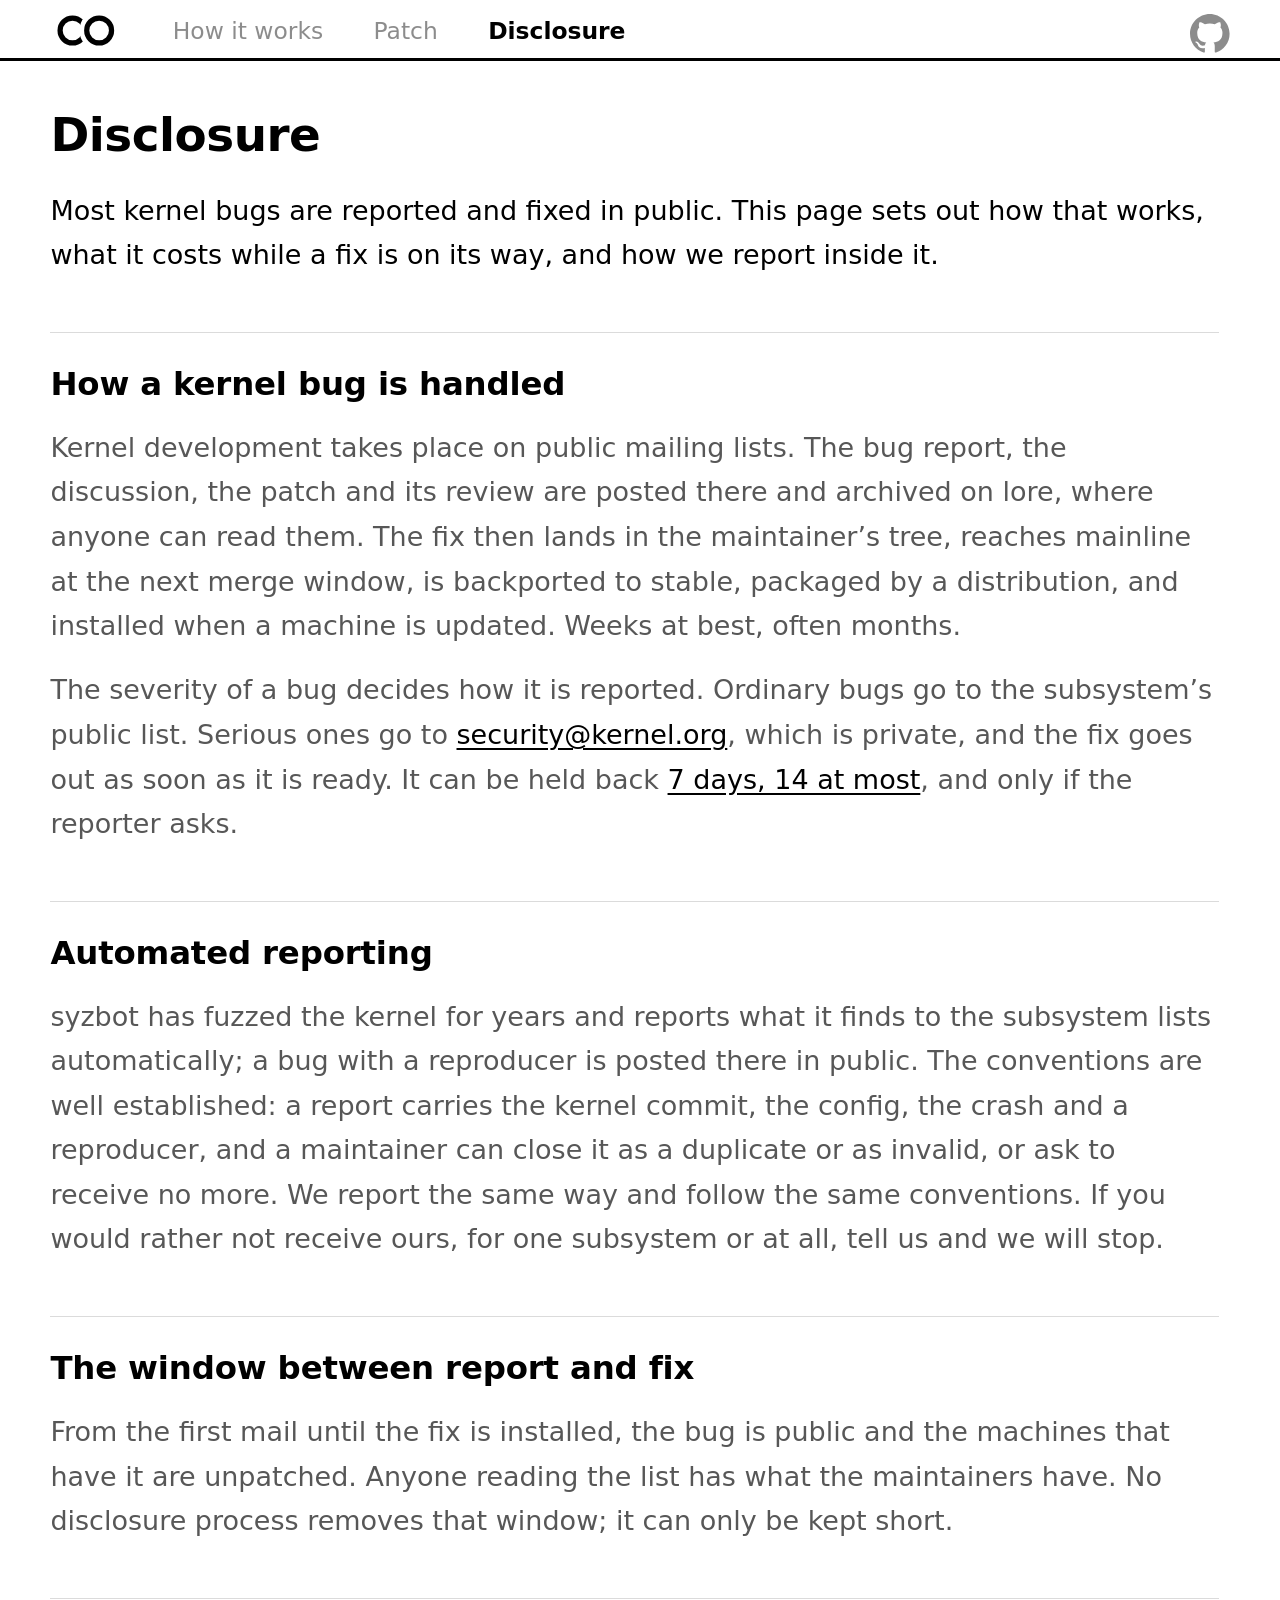
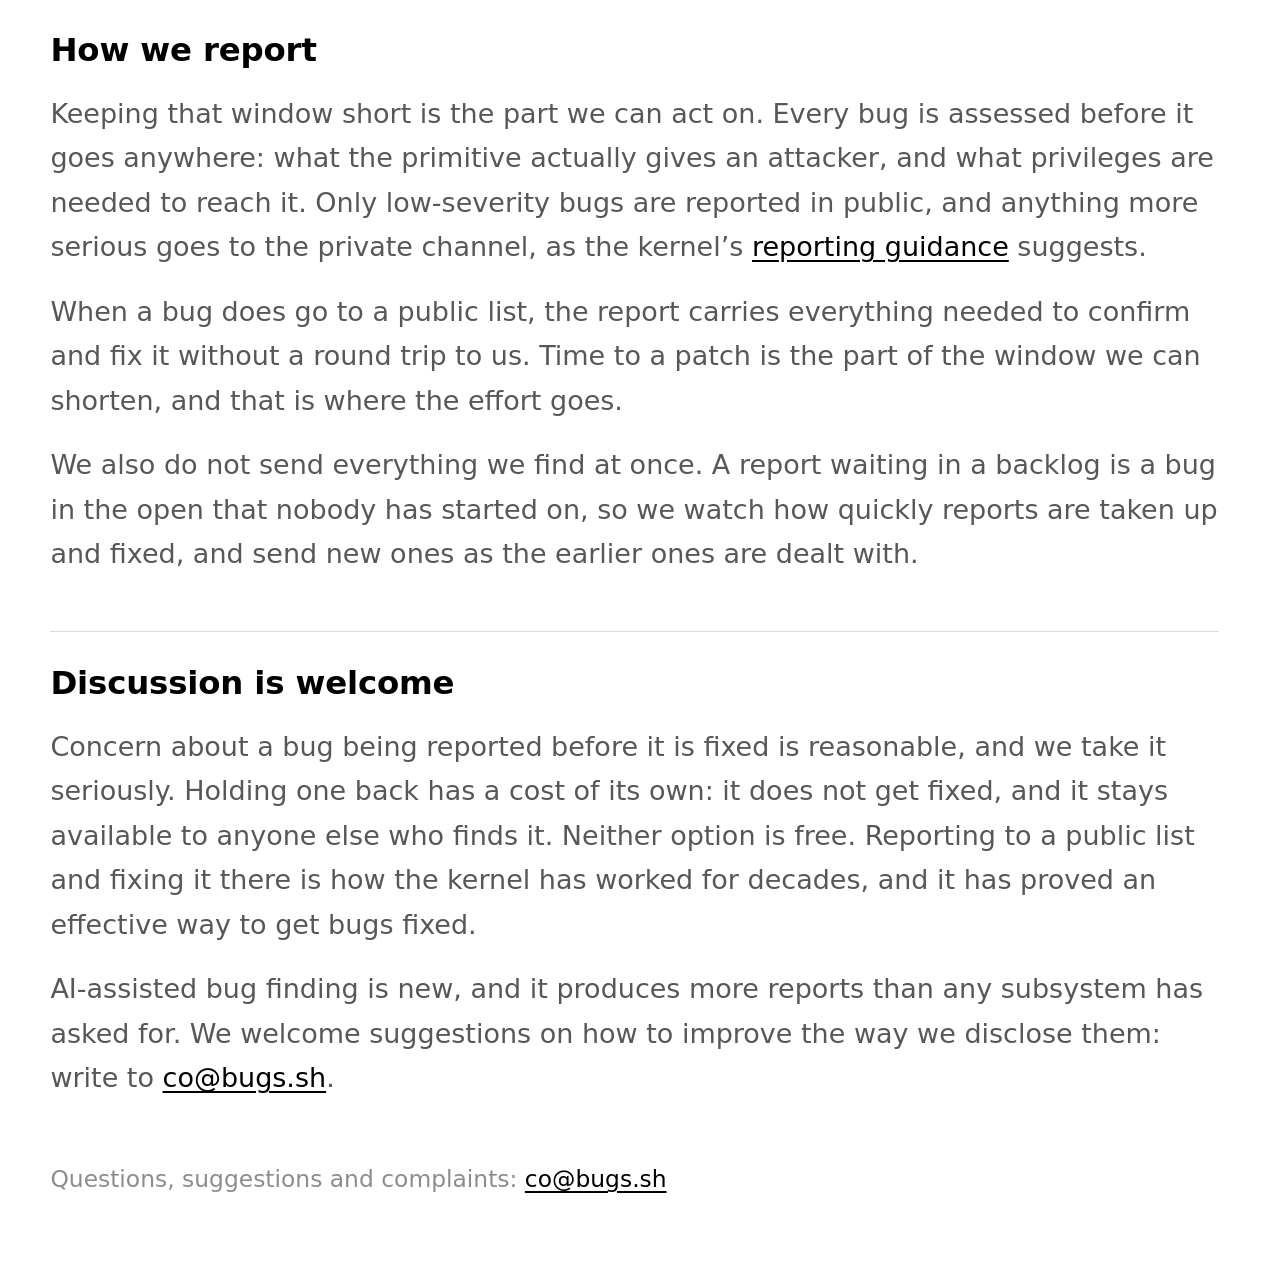
==== web/disclosure.html @ 1f07b29e "web: add a disclosure page The register's Disclosure card said we were working on a responsible way " ====
<!doctype html>
<html lang="en">
<meta charset="utf-8">
<meta name="viewport" content="width=device-width, initial-scale=1">
<title>Disclosure — Cedalion</title>
<link rel="icon" href="favicon.svg" type="image/svg+xml">
<link rel="stylesheet" href="style.css">

<div class="topbar">
  <div class="wrap">
    <a class="brand" href="."><img src="logo-light.svg" alt="Cedalion"></a>
    <a class="page" href="reporting.html">How it works</a>
    <a class="page" href="patch.html">Patch</a>
    <a class="page" href="disclosure.html" aria-current="page">Disclosure</a>
    <a class="gh" href="https://github.com/n132/cedalion"
       target="_blank" rel="noopener" aria-label="Cedalion on GitHub">
      <svg viewBox="0 0 16 16" aria-hidden="true"><path d="M8 0C3.58 0 0 3.58 0 8c0 3.54 2.29 6.53 5.47 7.59.4.07.55-.17.55-.38 0-.19-.01-.82-.01-1.49-2.01.37-2.53-.49-2.69-.94-.09-.23-.48-.94-.82-1.13-.28-.15-.68-.52-.01-.53.63-.01 1.08.58 1.23.82.72 1.21 1.87.87 2.33.66.07-.52.28-.87.51-1.07-1.78-.2-3.64-.89-3.64-3.95 0-.87.31-1.59.82-2.15-.08-.2-.36-1.02.08-2.12 0 0 .67-.21 2.2.82a7.65 7.65 0 0 1 2-.27c.68 0 1.36.09 2 .27 1.53-1.04 2.2-.82 2.2-.82.44 1.1.16 1.92.08 2.12.51.56.82 1.27.82 2.15 0 3.07-1.87 3.75-3.65 3.95.29.25.54.73.54 1.48 0 1.07-.01 1.93-.01 2.2 0 .21.15.46.55.38A8.01 8.01 0 0 0 16 8c0-4.42-3.58-8-8-8Z"/></svg>
    </a>
  </div>
</div>

<div class="wrap">
  <article class="doc">

    <h1>Disclosure</h1>
    <!-- The order is deliberate: what the ordinary process is, that automated
         reporting already works this way, what the window costs, and only
         then what we do inside it. A reader with no background should be able
         to judge us without taking any of it on trust. -->
    <p class="standfirst">
      Most kernel bugs are reported and fixed in public. This page sets out how
      that works, what it costs while a fix is on its way, and how we report
      inside it.
    </p>

    <h2>How a kernel bug is handled</h2>
    <p>
      Kernel development takes place on public mailing lists. The bug report,
      the discussion, the patch and its review are posted there and archived on
      lore, where anyone can read them. The fix then lands in the
      maintainer&rsquo;s tree, reaches mainline at the next merge window, is
      backported to stable, packaged by a distribution, and installed when a
      machine is updated. Weeks at best, often months.
    </p>
    <p>
      The severity of a bug decides how it is reported. Ordinary bugs go to the
      subsystem&rsquo;s public list. Serious ones go to
      <a href="mailto:security@kernel.org">security@kernel.org</a>, which is
      private, and the fix goes out as soon as it is ready. It can be held back
      <a href="https://docs.kernel.org/process/security-bugs.html">7 days, 14 at
      most</a>, and only if the reporter asks.
    </p>

    <h2>Automated reporting</h2>
    <p>
      syzbot has fuzzed the kernel for years and reports what it finds to the
      subsystem lists automatically; a bug with a reproducer is posted there in
      public. The conventions are well established: a report carries the kernel
      commit, the config, the crash and a reproducer, and a maintainer can
      close it as a duplicate or as invalid, or ask to receive no more. We
      report the same way and follow the same conventions. If you would rather
      not receive ours, for one subsystem or at all, tell us and we will stop.
    </p>

    <h2>The window between report and fix</h2>
    <p>
      From the first mail until the fix is installed, the bug is public and the
      machines that have it are unpatched. Anyone reading the list has what the
      maintainers have. No disclosure process removes that window; it can only
      be kept short.
    </p>

    <h2>How we report</h2>
    <p>
      Keeping that window short is the part we can act on. Every bug is
      assessed before it goes anywhere: what the primitive actually gives an
      attacker, and what privileges are needed to reach it. Only low-severity
      bugs are reported in public, and anything more serious goes to the
      private channel, as the kernel&rsquo;s
      <a href="https://docs.kernel.org/process/security-bugs.html">reporting
      guidance</a> suggests.
    </p>
    <p>
      When a bug does go to a public list, the report carries everything needed
      to confirm and fix it without a round trip to us. Time to a patch is the
      part of the window we can shorten, and that is where the effort goes.
    </p>
    <p>
      We also do not send everything we find at once. A report waiting in a
      backlog is a bug in the open that nobody has started on, so we watch how
      quickly reports are taken up and fixed, and send new ones as the earlier
      ones are dealt with.
    </p>

    <h2>Discussion is welcome</h2>
    <p>
      Concern about a bug being reported before it is fixed is reasonable, and
      we take it seriously. Holding one back has a cost of its own: it does not
      get fixed, and it stays available to anyone else who finds it. Neither
      option is free. Reporting to a public list and fixing it there is how the
      kernel has worked for decades, and it has proved an effective way to get
      bugs fixed.
    </p>
    <p>
      AI-assisted bug finding is new, and it produces more reports than any
      subsystem has asked for. We welcome suggestions on how to improve the way
      we disclose them: write to <a href="mailto:co@bugs.sh">co@bugs.sh</a>.
    </p>

  </article>

  <footer>
    Questions, suggestions and complaints:
    <a href="mailto:co@bugs.sh">co@bugs.sh</a>
  </footer>
</div>
---- web/style.css ----
/* White page, black content — always. color-scheme is pinned to light so the
   browser does not restyle native controls when the OS is in dark mode, and
   there is deliberately no prefers-color-scheme block. Every value is black or
   white, varied only by opacity. */
:root {
  color-scheme: light;
  --surface:   #ffffff;
  --surface-2: rgba(0, 0, 0, .035);
  --line:      rgba(0, 0, 0, .14);
  --line-soft: rgba(0, 0, 0, .07);
  --text:      #000000;
  --text-2:    rgba(0, 0, 0, .66);
  --text-3:    rgba(0, 0, 0, .45);
  /* The light falls in at the top edge of anything set into the page. Two
     depths: the deep one for the boxes that hold a page's worth of content,
     the shallow one for a single control or block, which a full-strength
     shadow would swallow. Both are black at low opacity, like everything
     else here. */
  --sunk:      inset 0 2px 5px rgba(0, 0, 0, .075);
  --sunk-soft: inset 0 1px 3px rgba(0, 0, 0, .06);
  /* The scale the page arrives at. Every size here is in px, so one factor on
     the body is what moves all of them together — type, padding, rules and the
     table's own height — rather than a second set of numbers to keep in step.
     1.8 is what .9 came to when read at the browser's 200%: the size the page
     was being used at, made the size it is served at, so nobody has to reach
     for the zoom to get there. The reader's own zoom still multiplies on top,
     so it remains theirs to change. */
  --zoom: 1.8;
}

* { box-sizing: border-box; }
html { scroll-behavior: smooth; }
/* The system sans, everywhere. Times read like prose on a page of hashes and
   counts, and a display serif in the header pulled the eye to two signposts
   instead of to the register they point at. */
body {
  zoom: var(--zoom);
  margin: 0; background: var(--surface); color: var(--text);
  font: 15px/1.65 ui-sans-serif, system-ui, -apple-system, "Segoe UI", Roboto, sans-serif;
  -webkit-font-smoothing: antialiased;
}
/* The full window, with gutters — no max-width. The 1440px cap left a wide
   screen with a band of empty page down both sides while the register itself
   was still scrolling sideways. The running text keeps its own measure
   (.sub caps at ~68ch) regardless, so what the width goes to is the table and
   the tiles, never the prose. */
.wrap { margin: 0 auto; padding: 0 28px; }

/* A real rule, not a hairline divider — it is the line the header stands on,
   the way n132.github.io sets its 2px black one across the full width. */
.topbar {
  position: sticky; top: 0; z-index: 20;
  background: var(--surface); border-bottom: 2px solid var(--text);
}
/* One flat line across the top: mark at the left edge, links running on from
   it. Centring huddled the two together in the middle and left the full width
   of the bar empty on both sides. Both are bottom-aligned with only a few px
   of clearance, so they read as resting on the rule rather than floating
   somewhere above it. */
.topbar .wrap {
  display: flex; align-items: flex-end;
  gap: 10px; height: 32px; padding-bottom: 2px;
}
.brand { display: inline-flex; align-items: center; }
/* logo-light.svg, not logo.svg. The mark cannot be made transparent — the
   circle that opens the C is an opaque fill rather than a cut — so it carries a
   plate in whichever colour its background is. The light twin's plate is white
   and disappears here; the black original would sit on the page as a box. */
.brand img { display: block; height: 26px; width: auto; }

/* What the register is, in one line, where the nav used to be. Bottom-aligned
   on the rule with the mark, and the line box collapsed onto the glyphs: the
   body's 1.65 leaves several px of empty space under the letters, inside the
   span's own box, which no padding on the bar can reach.

   It shrinks and ellipses rather than hiding at a breakpoint. The page is
   served zoomed, so a media query would have to be written against the window
   in real pixels while everything it governs is measured in zoomed ones, and
   the two drift apart the moment --zoom changes. Letting flex do it needs no
   number at all. */
/* The mark at the right end of the bar, standing on the rule with the logo.
   margin-left: auto is what pushes it there now that there is no tag between
   the two to carry that margin instead. Grey until it is pointed at, like
   everything else here that can be clicked — it is a way out of the page, not
   a thing to be read on the way in. Sized up from 17px so it reads as the
   one thing in the bar worth pressing, not a footnote beside the logo. */
.gh { display: inline-flex; margin-left: auto; color: var(--text-3); }
.gh:hover { color: var(--text); }
.gh svg { display: block; width: 22px; height: 22px; fill: currentColor; }

/* The box the page is set into: a tinted, ruled frame with the light falling in
   at its top edge, and whatever it holds recessed inside it keeping the page's
   white. */
.well {
  padding: 10px;
  background: var(--surface-2);
  border: 1px solid var(--text); border-radius: 5px;
  box-shadow: var(--sunk);
}

/* One section, holding the register, so the padding is set once here rather
   than as a generic 52px with the one exception overriding it. It sits close at
   both ends: there is no heading above it to leave room for and nothing below
   it but the extraction date, and the clearance those two used to need was a
   band of empty page around the only thing on the page. */
section { padding: 16px 0 18px; border-bottom: 1px solid var(--line); }

/* The three views, as plain text rather than a boxed control: the one you are
   on is in ink, the others are grey. */
/* Views and filter share one row — two controls of the same table, and the
   filter box on its own line was a band of empty page. */
.toolbar {
  display: flex; align-items: center; gap: 24px;
  flex-wrap: wrap; margin-bottom: 14px;
}
/* The field, the glyph that names it and the key that reaches it, as one box.
   Pushed to the right so its edge lines up with the table's, at a fixed size
   rather than half the row: now that the page runs the full window, half of it
   was a search field a metre wide. */
.search {
  position: relative; display: flex; align-items: center;
  margin-left: auto; flex: 0 1 440px;
}
/* Room at both ends for what sits inside the field. */
.search input[type=search] { flex: 1 1 auto; padding: 7px 34px 7px 31px; }
.search .glyph {
  position: absolute; left: 10px; width: 14px; height: 14px;
  color: var(--text-3); pointer-events: none;   /* the click belongs to the field */
  fill: none; stroke: currentColor; stroke-width: 1.7; stroke-linecap: round;
}
.search:focus-within .glyph { color: var(--text); }
/* The shortcut, shown only while it is still the thing to do — with the field
   focused or holding a filter, pressing / would type a slash. */
.search kbd {
  position: absolute; right: 9px; pointer-events: none;
  font: inherit; font-size: 11px; line-height: 1; color: var(--text-3);
  padding: 3px 6px; border: 1px solid var(--line); border-radius: 3px;
  background: var(--surface);
}
.search:focus-within kbd, .search:has(input:not(:placeholder-shown)) kbd { display: none; }
/* The clear button a search field carries, redrawn in the page's ink instead of
   the platform's grey — the only mark on this page the browser chose. */
.search input[type=search]::-webkit-search-cancel-button {
  -webkit-appearance: none; appearance: none;
  width: 12px; height: 12px; cursor: pointer;
  background: currentColor; color: var(--text-3);
  -webkit-mask: url("data:image/svg+xml,%3Csvg xmlns='http://www.w3.org/2000/svg' viewBox='0 0 16 16'%3E%3Cpath d='M4 4l8 8M12 4l-8 8' stroke='%23000' stroke-width='2.2' stroke-linecap='round'/%3E%3C/svg%3E") center / contain no-repeat;
}
.search input[type=search]::-webkit-search-cancel-button:hover { color: var(--text); }
/* The sort control belongs to the card view — a wide screen sorts by clicking
   a column head, and a second control saying the same thing would only be a
   second place to look. The phone block below turns it on. */
.sort { display: none; align-items: center; gap: 6px; }
.tabs { display: flex; flex-wrap: wrap; gap: 24px; }
.tabs button {
  appearance: none; border: 0; background: none; padding: 0;
  font: inherit; font-size: 14px; color: var(--text-3);
  cursor: pointer; white-space: nowrap;
}
.tabs button:hover { color: var(--text); }
.tabs button.on { color: var(--text); font-weight: 600; }
.tabs .n { font-variant-numeric: tabular-nums; opacity: .55; margin-left: 6px; font-weight: 400; }

.controls { display: flex; flex-wrap: wrap; gap: 10px; margin-bottom: 16px; }
/* Inputs do not inherit the page face by default, so the box would have stayed
   on the browser's sans while everything around it moved to Times. */
/* A field is a thing you put something into, so it is sunk like the boxes are:
   tinted, hairline-ruled, with the same light at its top edge. */
input[type=search] {
  flex: 1 1 260px; padding: 10px 13px; border: 1px solid var(--line);
  border-radius: 4px; background: var(--surface-2); color: var(--text);
  box-shadow: var(--sunk-soft);
  font-family: inherit; font-size: 14px;
}
input[type=search]::placeholder { color: var(--text-3); }
/* Focused, the well fills with white and the black rule comes back — the field
   is the one place on the page you are working, so it stops being recessed. */
input[type=search]:focus {
  background: var(--surface); box-shadow: none;
  outline: 2px solid var(--text); outline-offset: -2px;
}
/* A ledger, not a spreadsheet: a solid black header, ruled columns and banded
   rows give the table structure using nothing but ink and paper. */
/* The table scrolls inside its own box rather than running the page down. With
   1,400 rows the page scrollbar was the table's scrollbar, and the header and
   the search box left the screen the moment you started reading. This is the
   box that scrolls — the well around it does not — so the sticky header pins to
   the top of the table and the tint stays where it was put. */
/* Tall enough to fill the window and no taller: 70vh left the footer below the
   fold on most screens, so the line saying when the data was extracted was
   something you had to go looking for. The subtraction is everything else on
   the page — bar, toolbar, the well's own padding, the rule and the footer — so
   the table ends where the footer begins. The floor keeps it a table rather
   than a slot on a short window; there the page scrolls, as it should. */
.tablescroll {
  /* Divided by the zoom because a viewport unit inside a zoomed box is scaled
     with everything else: at .9 a plain 100vh reaches nine tenths of the window
     and leaves a tenth of it blank under the footer. The 220px is not divided —
     the chrome it stands for is zoomed too, so it is already in these units. */
  overflow: auto; max-height: max(300px, calc(100vh / var(--zoom) - 220px));
  background: var(--surface);
  border: 1px solid var(--line); border-radius: 3px;
  overscroll-behavior: contain;   /* reaching the end does not then scroll the page */
}
table { border-collapse: collapse; width: 100%; min-width: 760px; }
/* height on a table cell is a floor, not a fixed size -- a taller cell still
   grows the row, but every row is at least this tall regardless of which
   content happens to fill it. Without it, a row's height tracked whichever
   inline element was tallest: a.ext (real config/poc links, ~38px) versus
   .pending (a deliberately smaller chip, ~33px) versus a.ext.trunc (the
   sanitizer name, ~45.5px) -- so a Processing row (mostly real links) and a
   Vulnerable row (mostly pending) measured a full pixel apart even with
   identical column widths. */
th, td { text-align: left; padding: 10px 14px; white-space: nowrap; height: 46px; }
/* Sticky, and now correctly so. A sticky header positions against its nearest
   scroll container, which is what broke this before — the outer box scrolled, so
   `top: 56px` (aimed at clearing the page's top bar) parked the header 56px
   down INSIDE the table. Now that the box is deliberately the thing that
   scrolls, `top: 0` pins the header to the top of that box, which is exactly
   where it belongs. The background is opaque, so rows pass behind it cleanly. */
thead th {
  position: sticky; top: 0; z-index: 1;
  background: var(--text); color: var(--surface);
  font-size: 11px; text-transform: uppercase; letter-spacing: .1em;
  font-weight: 620; cursor: pointer; user-select: none;
}
thead th + th { box-shadow: inset 1px 0 0 rgba(255, 255, 255, .22); }
thead th:hover { background: #1c1c1c; }
/* A column that cannot be ordered does not pretend it can be. */
thead th.fixed, thead th.fixed:hover { cursor: default; background: var(--text); }
tbody td + td { box-shadow: inset 1px 0 0 var(--line-soft); }
/* Banding comes from a class the renderer sets, not from :nth-child(even). A
   Processing row is followed by the row holding its diff, and that row must not
   take a turn in the stripe — counted, it shaded everything below the first
   patch the wrong way. */
tbody tr.alt { background: rgba(0, 0, 0, .028); }
tbody tr:hover { background: rgba(0, 0, 0, .085); }
tbody tr:hover td.idx { box-shadow: inset 3px 0 0 var(--text); }
th.idx, td.idx {
  color: var(--text-3); text-align: right; width: 1%;
  font-variant-numeric: tabular-nums; font-size: 12px;
}
/* min-width on the cell itself does not survive auto table layout once the
   actual content is narrower -- the same thing that made the sanitizer fix
   above land on the badge rather than the <th>. So the floor sits on the
   number itself: 4ch (a digit's own width; tabular-nums above makes every
   digit the same one) covers every count this register has today. Without
   it the column shrinks to however many digits the CURRENT view's row count
   needs -- 40 Processing rows fits in 2, 1,270 Vulnerable needs 4 -- which is
   exactly the per-view drift the rest of this file has been removing. */
.idxnum { display: inline-block; min-width: 4ch; }
td.mono {
  font-family: ui-monospace, SFMono-Regular, Menlo, Consolas, monospace;
  font-size: 12.5px; letter-spacing: -.01em;
}
tbody td:nth-child(2) { font-weight: 600; }
/* A patch title is a sentence, so this column wraps instead of forcing the
   table into a horizontal scroll — and now that the table runs the full window,
   it is also the column that takes the slack. A table at 100% otherwise shares
   the extra width out among every column in proportion, which puts a gap after
   each value and reads as a spreadsheet with the data spilled across it. One
   column absorbing it keeps the rest packed left, and a sentence is the thing
   that actually benefits from the room. */
td.desc { white-space: normal; min-width: 26em; width: 100%; }
/* Vulnerable and Processing carry no title, so on both the slack collects in
   the last column and the values stay together at the left where they can be
   read across. One rule for both -- they are the same table with a different
   filter applied, not two tables that happen to agree today. */
table:is([data-view=vulnerable], [data-view=processing]) th:last-child,
table:is([data-view=vulnerable], [data-view=processing]) td:last-child { width: 100%; }
a.ext { color: var(--text); text-decoration: none; border-bottom: 1px solid var(--line); }
a.ext:hover { border-bottom-color: var(--text); }

/* The sanitizer column's report-fallback link (a bug's own name, which can run
   long) capped rather than left to stretch the row -- inline-block is what
   makes max-width/ellipsis apply to an inline element at all. Kept narrow
   enough that a bug name does not push the table past 100% zoom on an
   ordinary window into a horizontal scroll the other six columns did not need. */
a.ext.trunc {
  display: inline-block; max-width: 14em; overflow: hidden;
  text-overflow: ellipsis; white-space: nowrap; vertical-align: bottom;
}

/* Auto table layout sizes a column to its widest cell, and this column's
   content varies more than any other's: "pending" on nearly every Vulnerable
   row versus a name up to the trunc cap above on most Processing rows. Left
   alone, the column measured ~160px narrower on Vulnerable than on
   Processing -- same table, same code, different width only because the
   data differs. A width set on the <th> itself does not survive auto layout
   once real content is wider or narrower than it in the rows below, so the
   fix has to sit on the one thing every row in this column actually has: the
   pending badge. Giving IT the same floor as the trunc cap converges both
   views on the same natural column width regardless of which is showing. */
td[data-label="sanitizer report"] .pending { min-width: 20em; }

/* The handle that opens a diff. Set as a word on a rule rather than a filled
   button: it sits in a table of links and hashes, and a chrome button in one
   cell would be the loudest thing in the view. */
button.disc {
  appearance: none; border: 0; background: none; padding: 0;
  font: inherit; font-size: 13px; color: var(--text);
  border-bottom: 1px solid var(--line); cursor: pointer;
}
button.disc:hover { border-bottom-color: var(--text); }

/* The diff itself, in a row of its own spanning the table. It scrolls inside
   its own box: a kernel patch is narrow but the odd line is long, and one of
   them must not put the whole table into a horizontal scroll. */
tr.patchrow td { padding: 0 14px 14px; background: var(--surface); }
tr.patchrow:hover { background: none; }
/* Recessed into its row the way the table is recessed into the page — the same
   hairline rule and the same light at the top edge as the box the table itself
   sits in. It keeps the page's white behind the lines: the +/- tints are the
   point of a diff and they need paper under them. */
.diff {
  margin: 0; max-height: 60vh; overflow: auto; padding: 12px 0;
  background: var(--surface);
  border: 1px solid var(--line); border-radius: 3px;
  box-shadow: var(--sunk-soft);
  font-family: ui-monospace, SFMono-Regular, Menlo, Consolas, monospace;
  font-size: 12.5px; line-height: 1.5; white-space: pre; tab-size: 8;
}
/* Every line is its own block so the tint runs the full width of the box, and
   each carries its own newline so a blank line still takes up a line.
   max-content over min-width is what carries the tint past the right edge on a
   long line: a plain block stops at the visible box, so scrolling sideways ran
   off the end of the colour. */
.diff span { display: block; width: max-content; min-width: 100%; padding: 0 14px; }
.d-meta { color: var(--text-3); }
.d-hunk { color: var(--text-2); background: var(--surface-2); }
.d-add  { background: #e4f3e8; }   /* the same two tints as the CVSS bands, so */
.d-del  { background: #f9d7d7; }   /* the page keeps to one set of colours */

/* CVSS severity, in the standard bands. The page is otherwise black on white;
   these are the lightest tints that still separate at a glance, and the score
   itself stays black so the colour is a cue and not the message. */
.sev {
  display: inline-block; padding: 1px 8px; border-radius: 3px;
  font-variant-numeric: tabular-nums; font-weight: 600;
}
.sev-low      { background: #e4f3e8; }   /* 0.1–3.9 */
.sev-medium   { background: #fbf1cd; }   /* 4.0–6.9 */
.sev-high     { background: #fbe0cd; }   /* 7.0–8.9 */
.sev-critical { background: #f9d7d7; }   /* 9.0–10  */

/* A column whose answer is the same for every row in the view — a promise
   rather than data. Set as an outlined chip so it does not read as a value that
   happens to say "pending", and in the page's grey so it does not outrank the
   identifiers beside it. Same grammar as the CVSS chips, without the tint:
   there is no band to signal. */
.pending {
  display: inline-block; padding: 0 7px;
  border: 1px solid var(--line); border-radius: 3px;
  font-size: 10.5px; font-weight: 620; letter-spacing: .07em;
  text-transform: uppercase; color: var(--text-3);
}
.none { color: var(--text-3); }
.copy { cursor: pointer; border-bottom: 1px dotted transparent; }
.copy:hover { border-bottom-color: var(--text-3); }
/* The moment after a click, so a copy that worked can be told from one that
   did not. The same two colours turned over rather than a third one, and the
   ring stands in for padding the inline box cannot have — both it and the
   background are outside the layout, so nothing on the row moves. */
.copy.copied {
  background: var(--text); color: var(--surface);
  border-bottom-color: transparent; border-radius: 2px;
  box-shadow: 0 0 0 2px var(--text);
}
.empty { padding: 34px 14px; color: var(--text-3); }
/* Close under the rule, with room left at the very bottom so the last line of
   the page is not flush against the window edge. The note and the stamp stack:
   both run the full line, one after the other. */
footer { padding: 14px 0 40px; color: var(--text-3); font-size: 13px; }
/* The last line on the page, set off from the note above it — it is a stamp on
   the register rather than another thing the register says. */
#foot { display: block; margin-top: 12px; }
/* The notes, as columns rather than a stack. Three of them fit the width at a
   measure that can be read, where one paragraph run across the whole window
   cannot; on a narrow one auto-fit drops them to a single column of their own
   accord. */
.notes {
  display: grid; grid-template-columns: repeat(auto-fit, minmax(300px, 1fr));
  gap: 20px 44px;
}
/* The same uppercase key the table heads its columns with, and the only ink in
   the footer, so the statement you came for is found rather than read to. */
.notes h3 {
  margin: 0 0 5px; font-size: 11px; font-weight: 640; color: var(--text);
  text-transform: uppercase; letter-spacing: .09em;
}
/* A shade darker than the stamp below them: these are statements to be read,
   and the date is a mark on the page. */
.notes p { margin: 0; color: var(--text-2); line-height: 1.6; }

/* ─────────────────────────────────────────────────────────────────────────
   THE SMALL SCREEN. Two rules, answering two different questions: how big the
   page is drawn, and what shape the register takes. They have different
   thresholds, so they are different queries.

   THE ZOOM. 1.8 is the size this page is served at because that is the size
   it was being read at — on a laptop, where the window has 1,400 real pixels
   to give away. The table needs about 820 of them to stand without scrolling
   sideways, which at 1.8 is 1,470 real ones; under that the zoom is no longer
   buying legibility, it is spending the width the table needs. So below 1,100
   the page works in the pixels it was given. A phone is the extreme case —
   390 real pixels, 217 after the zoom, which is the laptop layout seen
   through a keyhole — but the same is true of a tablet and of a laptop window
   dragged to half the screen.

   The second clause is the phone held on its side: 844 wide but 390 tall, so
   the width says nothing and the height says everything. A short window has
   no vertical room to spend on scale either. */
@media (max-width: 1100px), (max-height: 560px) {
  :root { --zoom: 1; }
}

/* THE CARDS. Seven columns of nowrap hashes do not fit 390px by any amount of
   squeezing, and a table scrolling sideways inside a page scrolling down is
   two gestures to read one row. So below 700px each row becomes a card, and
   the column heads — which a table prints once at the top — are written onto
   every cell as data-label and set beside the value. Nothing is dropped: a
   card carries the same fields the row did, in the same order.

   700px, and not the phone-on-its-side query above, because that one is about
   scale and this one is about width. On its side a phone has 844 real pixels,
   which is enough for the table to be a table; turned into cards it would be
   one narrow column of labels against half a screen of white. */
@media (max-width: 700px) {

  .wrap { padding: 0 14px; }

  /* Room for the mark on a narrow bar. */
  .topbar .wrap { gap: 8px; }
  .brand img { height: 22px; }
  /* The glyph stays where it was drawn; the negative margins let the box it is
     hit in grow past it to something a finger can land on. */
  .gh { padding: 7px; margin: -7px -7px -7px auto; }
  .gh svg { width: 24px; height: 24px; }

  /* The controls stay with the reader. On a phone the list is the page's own
     scroll rather than a box inside it, so the filter that narrows 1,124 rows
     cannot sit at the top of them and slide away. 36px is the bar above:
     32px of row, 2px of padding, 2px of rule. */
  .toolbar {
    position: sticky; top: 36px; z-index: 10;
    gap: 10px 12px; margin: 0 -14px 12px; padding: 10px 14px 11px;
    background: var(--surface); border-bottom: 1px solid var(--line);
  }
  /* The views take the first line and the two controls share the second: three
     stacked rows would be a third of the screen spent on chrome. */
  .tabs { flex: 1 0 100%; gap: 18px; }
  .tabs button { padding: 3px 0; font-size: 15px; }
  .search { margin-left: 0; flex: 1 1 auto; }
  .search .glyph { left: 11px; }
  /* 16px, not 14. iOS zooms the page in on a field set smaller than that, and
     undoes in one tap everything --zoom: 1 was for. */
  .search input[type=search] { font-size: 16px; padding: 9px 12px 9px 34px; }
  .search kbd { display: none; }              /* no key to press */
  .sort { display: flex; }
  .sort select {
    max-width: 40vw; padding: 9px 8px; font: inherit; font-size: 16px;
    color: var(--text); background: var(--surface-2);
    border: 1px solid var(--line); border-radius: 4px;
    box-shadow: var(--sunk-soft);
  }
  /* The arrow is a square the size of a fingertip, in the page's ink. */
  .sort button {
    appearance: none; width: 40px; height: 40px; flex: none;
    font: inherit; font-size: 13px; cursor: pointer;
    color: var(--text); background: var(--surface-2);
    border: 1px solid var(--line); border-radius: 4px;
  }
  .sort button:disabled { color: var(--text-3); cursor: default; }

  /* The well and the scroll box are a frame around a table. There is no table
     now, and a list that scrolls inside a page that scrolls is the gesture the
     card view exists to avoid — so the frame comes off and the page scrolls. */
  section { padding: 10px 0 14px; }
  .well { padding: 0; background: none; border: 0; border-radius: 0; box-shadow: none; }
  .tablescroll {
    max-height: none; overflow: visible;
    border: 0; border-radius: 0; background: none;
  }

  table { min-width: 0; }
  thead { display: none; }                    /* the heads are on the cells now */
  table, tbody, tbody tr, tbody td { display: block; }
  /* Restated because the rule above outranks the browser's own [hidden]. An
     unopened diff would otherwise be shown, on every Processing row at once. */
  tbody tr[hidden] { display: none; }

  tbody tr {
    margin-bottom: 10px; padding: 9px 12px 10px;
    background: var(--surface);
    border: 1px solid var(--line); border-radius: 5px;
    /* Off-screen cards are not laid out until they are scrolled to. The
       Vulnerable view is 1,124 of them and the page builds every one. */
    content-visibility: auto; contain-intrinsic-size: auto 190px;
  }
  /* Banding and the hover stripe are how rows are told apart in a table. The
     cards are already apart, and a phone has no pointer to hover with. */
  tbody tr.alt, tbody tr:hover { background: var(--surface); }
  tbody tr:hover td.idx { box-shadow: none; }

  tbody td, tbody td + td { padding: 3px 0; box-shadow: none; white-space: normal; }
  /* Head at the left, value at the right, the same two columns down every
     card — so a field can still be read down the list rather than one card at
     a time, which is the one thing a table gives that a stack of cards does
     not. `start` rather than `baseline`: a title runs to three lines and its
     head belongs beside the first of them. */
  tbody td[data-label] {
    display: grid; grid-template-columns: 7.5em minmax(0, 1fr);
    gap: 10px; align-items: start;
  }
  tbody td[data-label]::before {
    content: attr(data-label);
    font-size: 10px; font-weight: 620; letter-spacing: .07em; line-height: 1.9;
    text-transform: uppercase; color: var(--text-3);
  }
  /* A grid item is stretched to its column unless told otherwise, and a chip,
     a link or a button stretched to a column is a chip, a link or a button as
     wide as the card — the CVSS band ran the full width and the rule under
     `lore ↗` ran on past the word. They size to their contents instead, and
     still wrap inside the column when the contents are longer than it. */
  tbody td[data-label] > * { justify-self: start; }
  /* The one field that is a sentence takes the whole card, with its head above
     it: read down a 100px column it would be a word to a line. */
  tbody td.desc, tbody td.desc::before { display: block; }
  tbody td.desc::before { line-height: 1.6; }
  /* The row number, as the card's own mark rather than another field of it —
     it is where the row sits in the list, not something the register knows
     about the bug. The width is restated because the table's own rule pins it
     to 1%, which as a block is a rule an inch long under the number. */
  tbody td.idx {
    padding: 0 0 7px; margin-bottom: 7px; width: auto; text-align: left;
    border-bottom: 1px solid var(--line-soft);
  }
  tbody td.idx::before { content: "#"; }
  /* Both of these hand a column the width the table had spare. There is no
     spare width and no columns to hand it to. */
  td.desc,
  table:is([data-view=vulnerable], [data-view=processing]) td:last-child
    { min-width: 0; width: auto; }
  /* A hash is 12 characters that must not be broken across a line, and the
     column it sits in is narrower here than the value it holds. */
  td.mono { font-size: 12px; overflow-wrap: anywhere; }

  /* A link and a copy-to-clipboard are targets for a finger now, not a
     cursor: both get a line of their own to be hit in. */
  a.ext, .copy { display: inline-block; padding: 3px 0; }
  /* And the diff handle becomes a real button — a word on a hairline is a
     3mm target. */
  button.disc {
    justify-self: start; padding: 6px 12px; font-size: 13px;
    border: 1px solid var(--line); border-radius: 4px;
  }

  /* The diff hangs under the card it belongs to rather than beside it. */
  tr.patchrow { padding: 0; margin: -6px 0 10px; border: 0; background: none; }
  tr.patchrow td.idx { display: none; }
  tr.patchrow td { padding: 0; }
  .diff { font-size: 11px; line-height: 1.55; max-height: 55vh; }
  .diff span { padding: 0 10px; }

  .empty { padding: 26px 2px; }
  /* One column, at the measure the window gives. */
  .notes { grid-template-columns: 1fr; gap: 18px; }
  footer { padding: 12px 0 32px; }
}

/* The register is served at --zoom 1.8 because it is a dense table read at a
   glance. A bug's page is a document -- prose, a sanitizer report, a reproducer -- and
   at that scale it wastes most of the window, so it opts out and is read at
   the browser's own size. */
body.bug { zoom: 1; }

/* A bug's own page. lore sets a message as text and separates it with rules
   rather than boxes; the palette and the faces are this site's. Only the crash
   and the reproducer are set as code -- the rest is text that merely arrived
   preformatted because it had to be mail. */

/* Wide enough for the report, not for its widest line. The mail is wrapped at
   72 columns and nothing outside the crash runs past 112, which is about 58rem
   at this face and size -- so the text sets the measure. The crash does not:
   its lines are 50 columns at the median and 427 at the worst, and a column
   built to hold that one line would leave every other line of the page
   stranded in whitespace. Those 54 lines scroll inside their own block
   instead, which is also where the copy control is for anyone who would rather
   take the whole thing than drag a scrollbar.

   Left-aligned rather than centred, the way lore sets a message: a report is
   read from its left edge, and centring the column moves that edge to a
   different place on every window width. */
.bugpage { max-width: 58rem; margin: 0; padding: 1.25rem 1.5rem 3rem; }
.bugpage h1 { font-size: 1.15rem; margin: .25rem 0 .2rem; font-weight: 600;
              font-family: ui-sans-serif, system-ui, -apple-system,
                           "Segoe UI", Roboto, sans-serif; }
.bugpage .bugid { margin: 0 0 1.5rem; font-size: .78rem;
                  color: var(--text-3);
                  font-family: ui-monospace, SFMono-Regular, Menlo,
                               Consolas, monospace; }

/* A section title is a label on the block under it, so it sits close to that
   block and is separated from what came before by space rather than a rule --
   the rules were competing with the ones the code blocks already draw. The
   copy control goes to the right edge of the same line. */
.bugpage h2 { display: flex; align-items: baseline; justify-content: space-between;
              font-family: ui-sans-serif, system-ui, -apple-system,
                           "Segoe UI", Roboto, sans-serif;
              font-size: .95rem; font-weight: 600; color: var(--text);
              margin: 1.25rem 0 .35rem; }

/* max-width and min-width together are what actually make the scroll happen:
   without them a pre in a flex or grid context sizes to its longest line and
   pushes the page wide instead of scrolling inside itself. */
.bugpage pre { margin: 0; padding: 0; overflow-x: auto; white-space: pre;
               max-width: 100%; min-width: 0;
               font-size: .78rem; line-height: 1.5;
               /* the stack the register already uses, not the browser's
                  default monospace */
               font-family: ui-monospace, SFMono-Regular, Menlo, Consolas,
                            monospace; }
.bugpage pre.code { padding: .7rem .9rem; background: var(--surface-2);
                    border: 1px solid var(--line-soft); }
.bugpage pre.fields { margin-bottom: 1.5rem; }
/* The id of a bug whose report is published: still copies on click, and takes
   you there. Underlined so it reads as a link without changing its colour. */
/* color is explicit here for the same reason a.ext sets it: without it this
   falls back to the browser's default link blue, which is why a bug_id with a
   report (mostly Processing rows) used to look like a different palette from
   one without (mostly Vulnerable rows) -- the same cell, same weight, just an
   unstyled link versus a plain span. */
.idlink { color: var(--text); text-decoration: underline; text-underline-offset: 2px; }
.idlink:hover { color: var(--text); }

/* The trailer again, pinned: a report runs to hundreds of lines and the tag
   is what a reader came for, so it stays reachable without scrolling back. */
.trailerbar { position: fixed; top: .75rem; right: 1rem; z-index: 5;
              font-family: ui-sans-serif, system-ui, -apple-system,
                           "Segoe UI", Roboto, sans-serif;
              cursor: pointer;
              font-size: .95rem; font-weight: 600; color: var(--text);
              background: var(--surface); border: 1px solid var(--line);
              border-radius: 4px; padding: .3rem .55rem;
              box-shadow: 0 1px 4px rgba(0, 0, 0, .06); }
.trailerbar:hover { background: var(--surface-2); }

.copybtn { margin-left: auto; font-size: 1rem; line-height: 1;
           color: var(--text-3); background: none; border: 0; padding: 0;
           cursor: pointer; vertical-align: -.1em; }
.copybtn:hover { color: var(--text); }
/* The footer is ordinary text of the report, so it is set like the rest of
   it rather than as a differently-faced aside. */

.bugpage hr { border: 0; border-top: 1px solid var(--line-soft);
              margin: 1rem 0 .6rem; }
/* Set like every other link on the site (a.ext): the report's body is
   monospace, and an underline under a URL in monospace collides with the
   underscores and the descenders in it. The border sits clear of both. */
.bugpage a { color: var(--text); text-decoration: none;
             border-bottom: 1px solid var(--line); }
.bugpage a:hover { border-bottom-color: var(--text); }

/* ─────────────────────────────────────────────────────────────────────────
   THE PROSE PAGE. reporting.html only. Everything above this line dresses a
   register — a table that wants the whole window and a footer of notes set in
   columns beside it. This is the one page that is nothing but running text,
   and running text has the opposite need: a measure it cannot outgrow. The
   rules here do not reach the register, and none of the register's do the
   arguing for them. */
.doc { max-width: 68ch; padding: 26px 0 8px; }
/* The page's own name, at the weight the topbar's rule is drawn in. Nothing
   else on the site carries an h1: the register's title is its logo. */
.doc h1 {
  margin: 0 0 14px; font-size: 26px; line-height: 1.2;
  font-weight: 660; letter-spacing: -.01em;
}
/* The uppercase key the table heads its columns with and the footer heads its
   notes with, used a third time for the same reason: it marks where an answer
   starts without taking the eye off the answer. The rule above it is the
   section divider the register already uses, at the same weight. */
.doc h2 {
  margin: 30px 0 8px; padding-top: 14px; border-top: 1px solid var(--line);
  font-size: 18px; font-weight: 650; color: var(--text);
  letter-spacing: -.005em;
}
.doc p { margin: 0 0 11px; color: var(--text-2); }
/* The opening paragraphs, in the page's own ink rather than the body's grey:
   they are the claim, and the sections under them are the working. */
.doc .standfirst { color: var(--text); }
.doc strong { font-weight: 640; color: var(--text); }
.doc ul { margin: 0 0 11px; padding-left: 20px; color: var(--text-2); }
.doc li { margin: 0 0 3px; }
/* Set in the same face as the rest, only tinted: these are the names of trailers
   and files, and a monospace switch mid-sentence reads as a code sample. */
.doc code { font-family: inherit; color: var(--text); font-weight: 560; }
.doc pre {
  margin: 12px 0 14px; padding: 11px 13px; overflow-x: auto;
  background: var(--surface-2); border: 1px solid var(--line);
  border-radius: 4px; box-shadow: var(--sunk-soft);
  font: 12px/1.6 ui-monospace, SFMono-Regular, Menlo, Consolas, monospace;
}
.doc pre code { color: inherit; font: inherit; font-weight: 400; }
.doc a { color: var(--text); text-underline-offset: 2px; }

/* The one word in the topbar. It sits with the brand rather than against the
   right edge, so the bar reads left to right as the site and then its pages,
   and the GitHub mark keeps the far side to itself. Weight rather than colour
   marks the page you are on: a second ink in a two-tone bar would read as a
   different kind of link, not as the same link, here. */
.topbar .page {
  margin-left: 18px; align-self: flex-end; padding-bottom: 2px;
  font-size: 13px; color: var(--text-3); text-decoration: none;
}
.topbar .page:hover { color: var(--text); }
.topbar .page[aria-current="page"] { color: var(--text); font-weight: 620; }

/* The page's one claim, set into the page the way the register's table is set
   into its well — same tint, same inset light. It is not a callout in the
   sense of a warning; it is the summary a reader in a hurry is entitled to,
   and boxing it is what lets them find it without reading down to it. */
.doc .tldr {
  margin: 0 0 18px; padding: 12px 14px; color: var(--text);
  background: var(--surface-2); border: 1px solid var(--line);
  border-radius: 4px; box-shadow: var(--sunk-soft);
}
/* The uppercase key the register heads its columns with, inline: the box is
   one paragraph, and a heading on its own line would make it two things. */
.doc .tldr .key {
  margin-right: 8px; font-size: 11px; font-weight: 640;
  text-transform: uppercase; letter-spacing: .09em;
}

/* A named claim inside a section, where the section holds more than one. Set
   in the page's own ink at body size: the uppercase key belongs to the section
   above it, and it has to sit under that section rather than beside it: same
   face, one step down in size, so the eye reads section then claim. */
.doc h3 { margin: 16px 0 5px; font-size: 15px; font-weight: 640; color: var(--text); }
.doc h3 + p { margin-top: 0; }

/* The footer of the prose page. The register's footer is a set of notes and a
   date stamp and styles itself; this one is a single line, and its only need
   is that the address in it reads as a link. */
footer a { color: var(--text); text-underline-offset: 2px; }
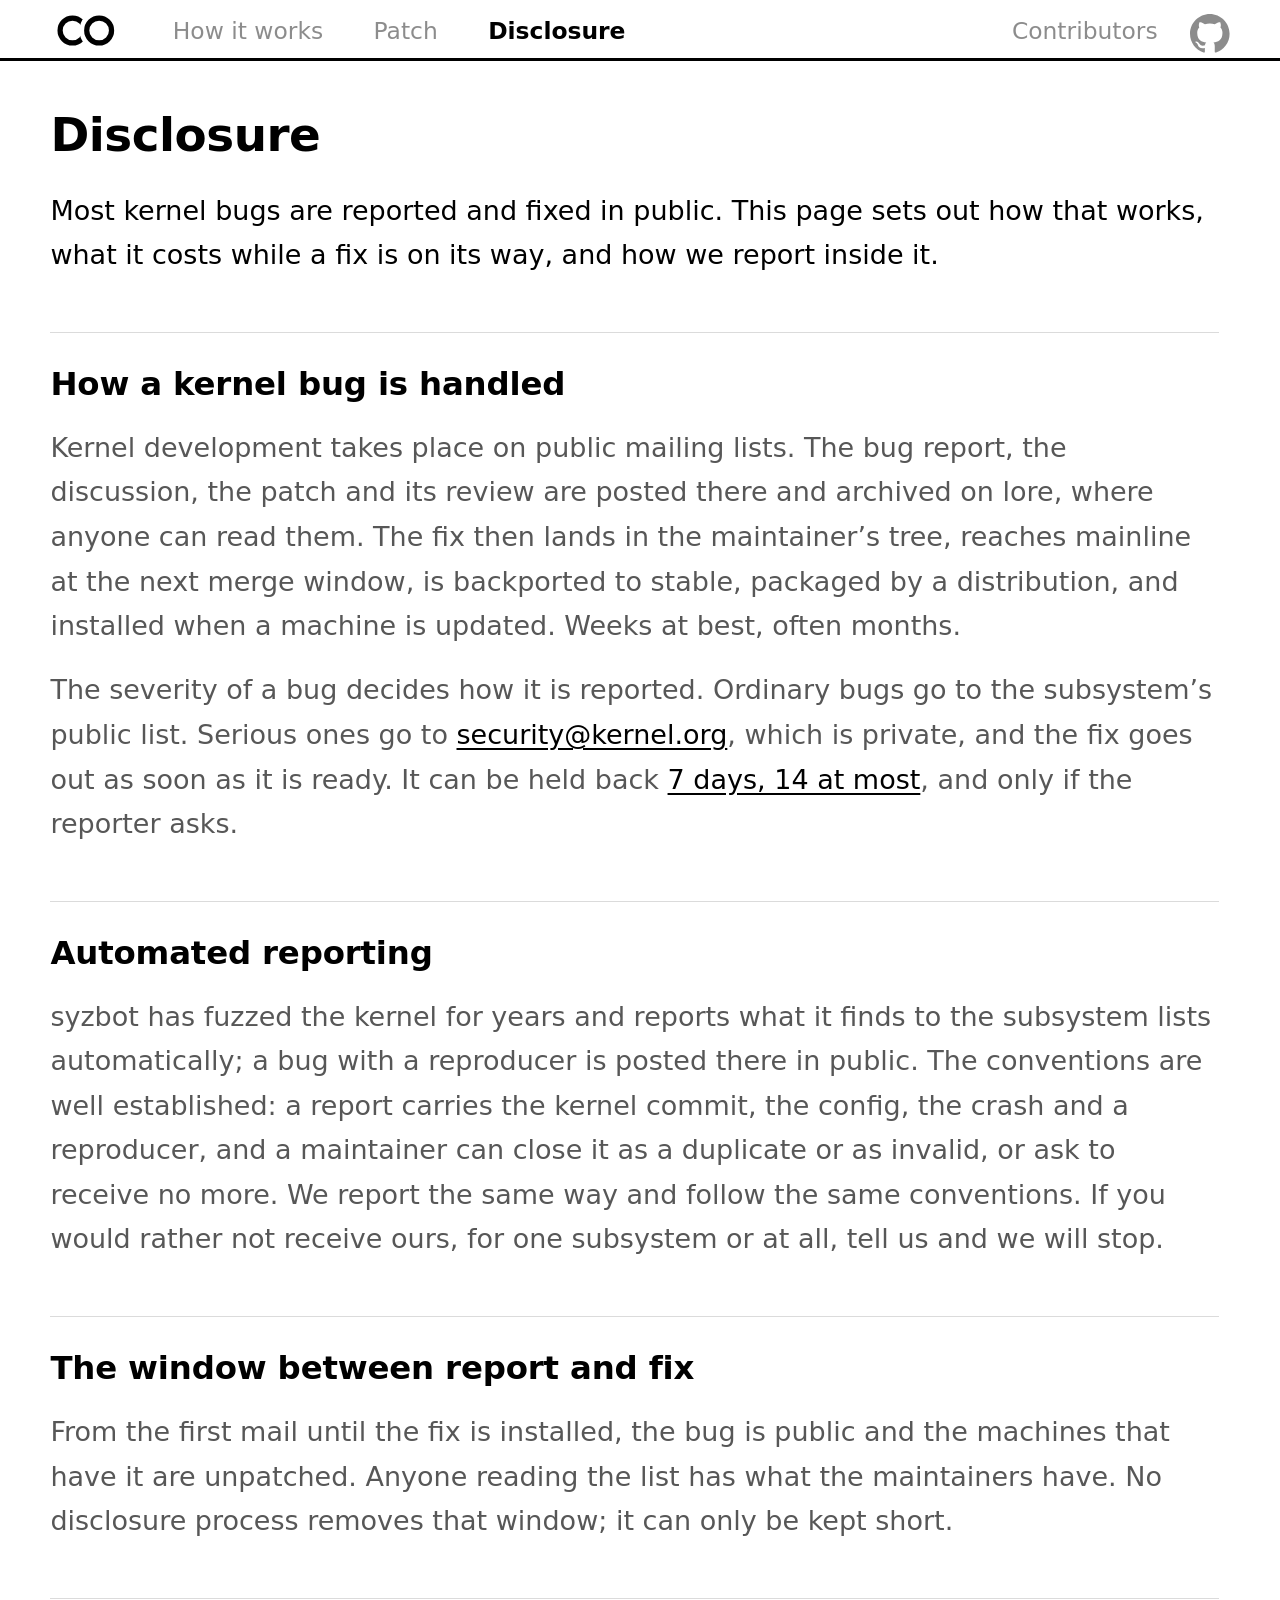
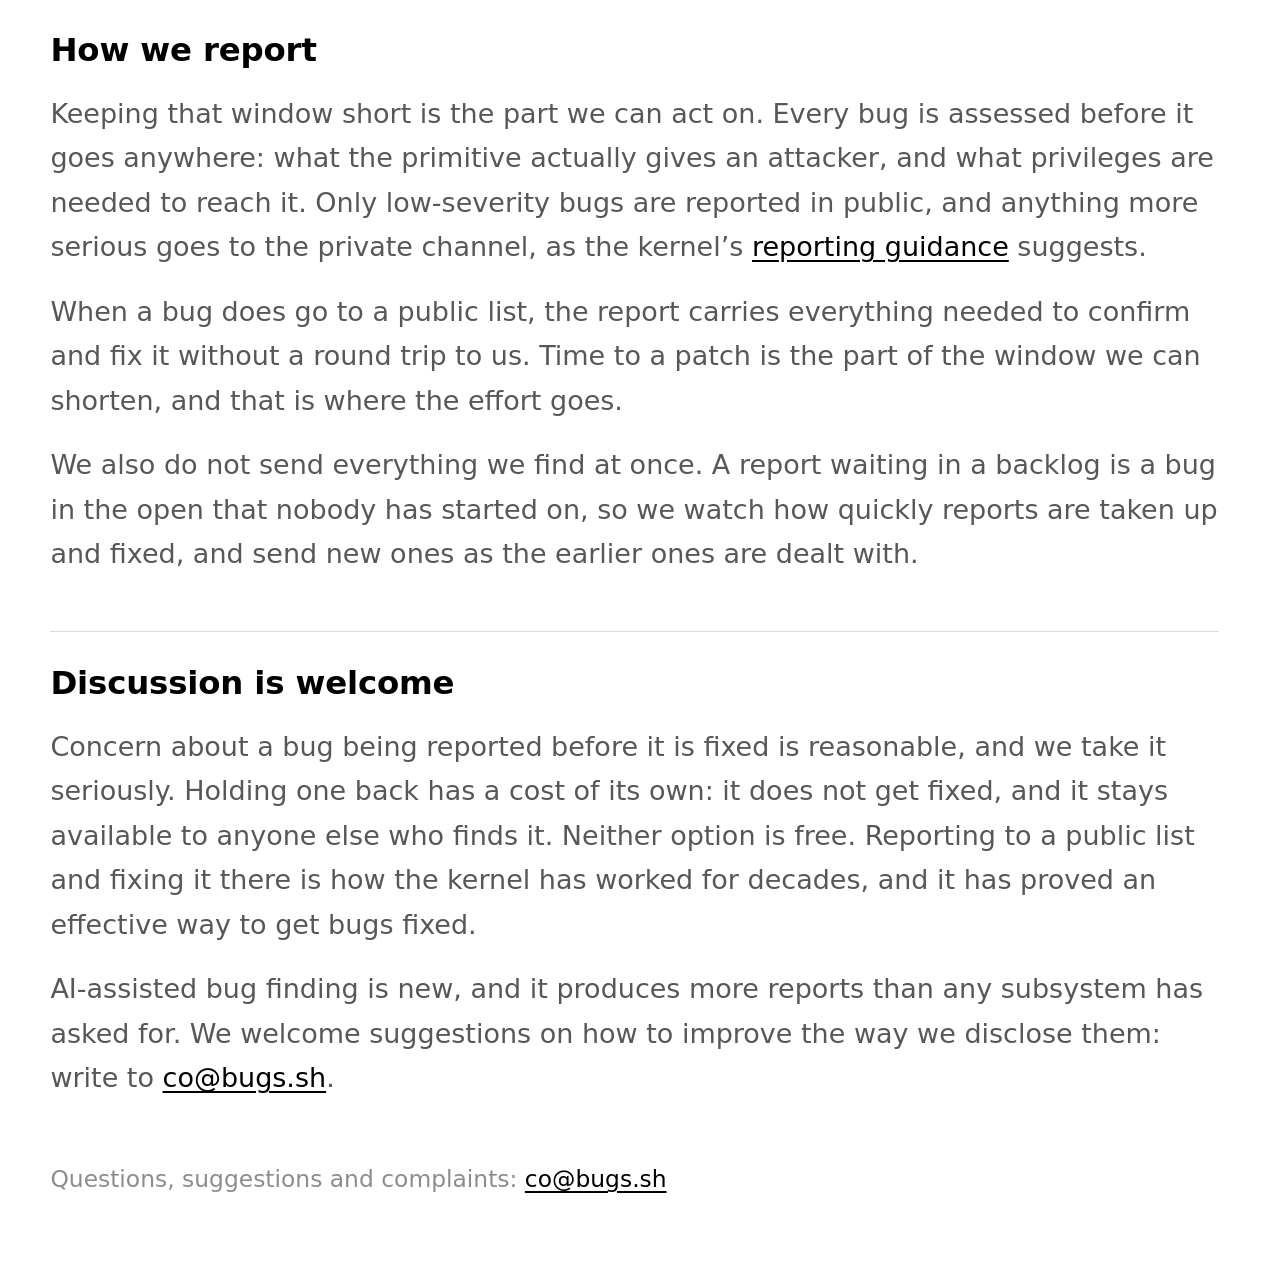
==== commit 9cbc9212: "Add static Contributors page with CVE patch credits" ====
--- a/web/disclosure.html
+++ b/web/disclosure.html
@@ -12,6 +12,7 @@
     <a class="page" href="reporting.html">How it works</a>
     <a class="page" href="patch.html">Patch</a>
     <a class="page" href="disclosure.html" aria-current="page">Disclosure</a>
+    <a class="page contributors-link" href="contributors.html">Contributors</a>
     <a class="gh" href="https://github.com/n132/cedalion"
        target="_blank" rel="noopener" aria-label="Cedalion on GitHub">
       <svg viewBox="0 0 16 16" aria-hidden="true"><path d="M8 0C3.58 0 0 3.58 0 8c0 3.54 2.29 6.53 5.47 7.59.4.07.55-.17.55-.38 0-.19-.01-.82-.01-1.49-2.01.37-2.53-.49-2.69-.94-.09-.23-.48-.94-.82-1.13-.28-.15-.68-.52-.01-.53.63-.01 1.08.58 1.23.82.72 1.21 1.87.87 2.33.66.07-.52.28-.87.51-1.07-1.78-.2-3.64-.89-3.64-3.95 0-.87.31-1.59.82-2.15-.08-.2-.36-1.02.08-2.12 0 0 .67-.21 2.2.82a7.65 7.65 0 0 1 2-.27c.68 0 1.36.09 2 .27 1.53-1.04 2.2-.82 2.2-.82.44 1.1.16 1.92.08 2.12.51.56.82 1.27.82 2.15 0 3.07-1.87 3.75-3.65 3.95.29.25.54.73.54 1.48 0 1.07-.01 1.93-.01 2.2 0 .21.15.46.55.38A8.01 8.01 0 0 0 16 8c0-4.42-3.58-8-8-8Z"/></svg>
--- a/web/style.css
+++ b/web/style.css
@@ -610,17 +610,21 @@
               font-size: .95rem; font-weight: 600; color: var(--text);
               margin: 1.25rem 0 .35rem; }
 
-/* max-width and min-width together are what actually make the scroll happen:
-   without them a pre in a flex or grid context sizes to its longest line and
-   pushes the page wide instead of scrolling inside itself. */
-.bugpage pre { margin: 0; padding: 0; overflow-x: auto; white-space: pre;
+/* Mail arrives preformatted, but prose still needs to wrap at the page edge.
+   Keeping every block on one line makes Notes and the footer behave like code
+   and clips them on narrow screens. The actual program output and source opt
+   back into horizontal scrolling below. */
+.bugpage pre { margin: 0; padding: 0; white-space: pre-wrap;
+               overflow-wrap: anywhere;
                max-width: 100%; min-width: 0;
                font-size: .78rem; line-height: 1.5;
                /* the stack the register already uses, not the browser's
                   default monospace */
                font-family: ui-monospace, SFMono-Regular, Menlo, Consolas,
                             monospace; }
-.bugpage pre.code { padding: .7rem .9rem; background: var(--surface-2);
+.bugpage pre.code { padding: .7rem .9rem; overflow-x: auto;
+                    white-space: pre; overflow-wrap: normal;
+                    background: var(--surface-2);
                     border: 1px solid var(--line-soft); }
 .bugpage pre.fields { margin-bottom: 1.5rem; }
 /* The id of a bug whose report is published: still copies on click, and takes
@@ -715,6 +719,71 @@
 .topbar .page:hover { color: var(--text); }
 .topbar .page[aria-current="page"] { color: var(--text); font-weight: 620; }
 
+/* Contributors stays at the right edge with the repository link. */
+.topbar .contributors-link { margin-left: auto; white-space: nowrap; }
+.topbar .contributors-link + .gh { margin-left: 8px; }
+
+.contributors-page { padding-bottom: 20px; }
+.contributors-page .doc { max-width: 76ch; }
+.contributors-controls {
+  margin: 18px 0;
+}
+.contributors-controls p { margin: 0; font-size: 13px; color: var(--text-2); }
+#contributor-coverage { color: var(--text-2); font-size: 13px; }
+.contributor {
+  display: grid; grid-template-columns: minmax(150px, 1fr) 3fr;
+  gap: 18px; padding: 20px 0; border-top: 1px solid var(--line);
+}
+.contributor h2 { margin: 0; font-size: 17px; font-weight: 640; line-height: 1.4; }
+.contributor-count { margin: 4px 0 0; font-size: 13px; color: var(--text-2); }
+.contributor-roles { margin: 5px 0 0; font-size: 11px; color: var(--text-2); }
+.contributor-cve-group { min-width: 0; }
+.contributor-cves {
+  display: flex; align-content: flex-start; flex-wrap: wrap; gap: 7px;
+  list-style: none; padding: 0; margin: 0; min-width: 0;
+}
+.contributor-cves li {
+  display: flex; align-items: baseline; padding: 0;
+  color: #1a1a1a; background: var(--surface);
+  border: 1px solid #1a1a1a; border-radius: 3px;
+  font-size: 12px;
+  transition: background-color .2s, color .2s;
+}
+.contributor-cves a { color: inherit; text-decoration: none; transition: color .2s; }
+.contributor-cves a:hover { text-decoration: underline; }
+.contributor-cve-label { display: block; width: 100%; padding: 3px 8px; }
+.contributor-cves li:hover, .contributor-cves li:focus-within {
+  color: #fff; background: #1a1a1a;
+}
+.contributor-cves li:hover a, .contributor-cves li:focus-within a { color: #fff; }
+.contributor-cves li[hidden], .contributor-toggle[hidden] { display: none; }
+.contributor-cves .contributor-toggle-item { padding: 0; }
+.contributor-toggle {
+  width: 100%; padding: 3px 6px; font: inherit; white-space: nowrap;
+  font-size: 11px;
+  color: inherit; background: transparent;
+  border: 0; border-radius: 2px; cursor: pointer;
+}
+.contributors-page a:focus-visible, .contributor-toggle:focus-visible {
+  outline: 2px solid var(--text); outline-offset: 3px;
+}
+
+@media (max-width: 700px) {
+  .topbar .wrap {
+    display: grid; grid-template-columns: 1fr auto auto;
+    grid-template-rows: 26px 24px; gap: 4px 12px;
+    height: 64px; padding-top: 4px; padding-bottom: 6px;
+  }
+  .topbar .brand { grid-area: 1 / 1; }
+  .topbar .contributors-link { grid-area: 1 / 2; }
+  .topbar .gh { grid-area: 1 / 3; }
+  .topbar .page { margin-left: 0; font-size: 12px; line-height: 20px; }
+  .topbar .page:not(.contributors-link) { grid-row: 2; }
+  .topbar .contributors-link + .gh { margin-left: 0; }
+  .toolbar { top: 66px; }
+  .contributor { grid-template-columns: 1fr; gap: 10px; }
+}
+
 /* The page's one claim, set into the page the way the register's table is set
    into its well — same tint, same inset light. It is not a callout in the
    sense of a warning; it is the summary a reader in a hurry is entitled to,
